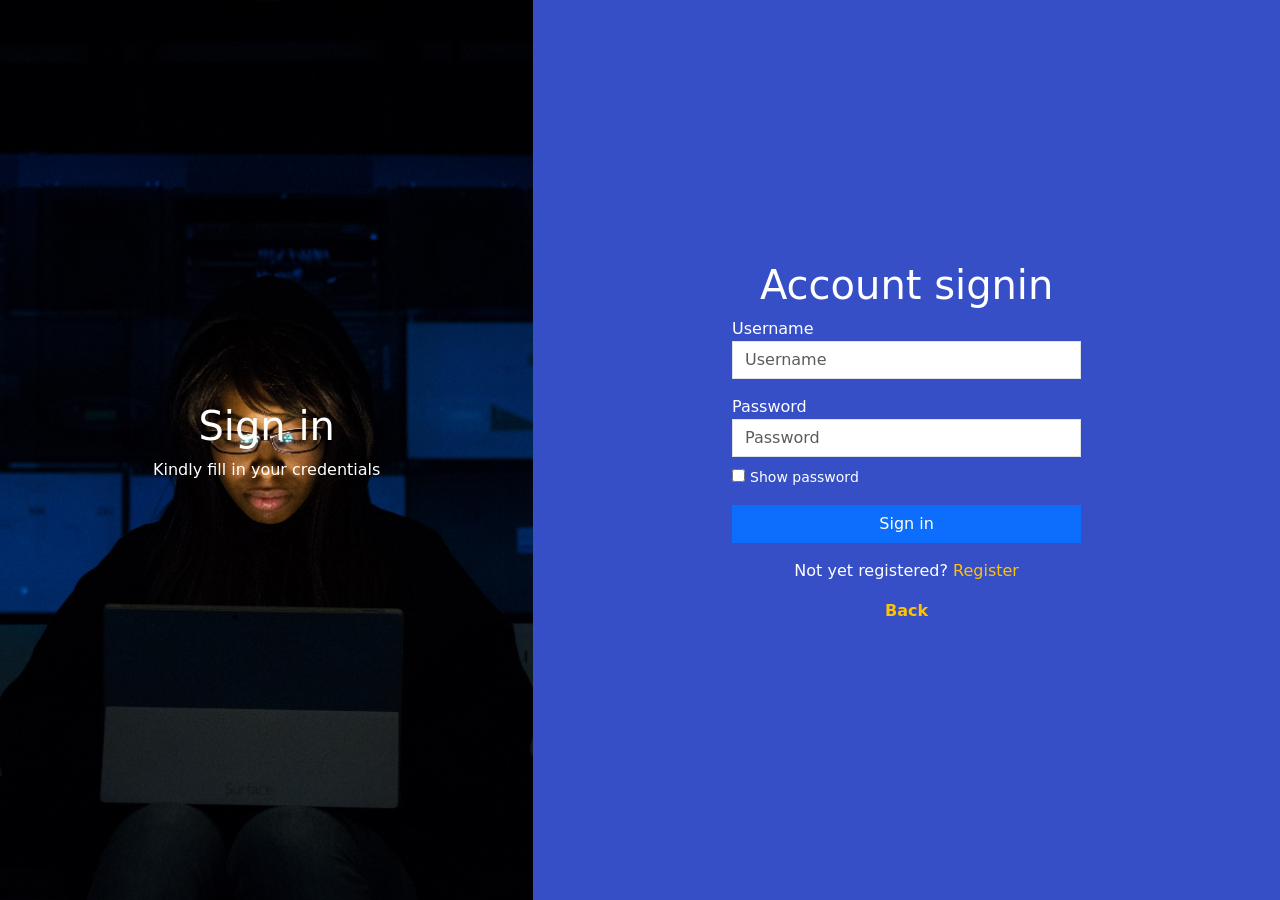
==== index.html @ fe4a0123 "Add files via upload" ====
<!DOCTYPE html>
<html lang="en">
<head>
    <meta charset="UTF-8">
    <meta http-equiv="X-UA-Compatible" content="IE=edge">
    <meta name="viewport" content="width=device-width, initial-scale=1.0">
    <title>Login</title>
    <link href="https://cdn.jsdelivr.net/npm/bootstrap@5.0.2/dist/css/bootstrap.min.css" rel="stylesheet" integrity="sha384-EVSTQN3/azprG1Anm3QDgpJLIm9Nao0Yz1ztcQTwFspd3yD65VohhpuuCOmLASjC" crossorigin="anonymous">
    <link rel="stylesheet" href="css/style.css">
</head>
<body>
    <div class="container-fluid">
        <div class="row vh-100">
               <div class="col-md-5 bg-img">
                      <div class="row justify-content-center align-items-center h-100">
                            <div class="col-md-6 text-white text-center">
                                 <h1>Sign in</h1>
                                <p>Kindly fill in your credentials</p>
                            </div>
                      </div>
               </div>
               <div class="col-md-7 bg-indigo text-white">
                      <div class="row h-100 justify-content-center align-items-center">
                          <div class="col-md-6">
                            <h1 class="text-center display-6">Account signin</h1>
                            <form action="">
                                  <div class="mb-3">
                                          <label for="username">Username</label>
                                          <input type="text" placeholder="Username" class="form-control rounded-0">
                                  </div>
                                  <div class="mb-3">
                                          <label for="password">Password</label>
                                         <input type="text" placeholder="Password" class="form-control rounded-0">
                                         <p class="mt-2"><input type="checkbox" name="" id=""> <small>Show password</small></p>
                                 </div>

                                  <div class="d-grid">
                                      <button class="btn btn-primary rounded-0">Sign in</button>
                                  </div>

                                  <p class="mt-3 text-center">Not yet registered? <a href="register.html" class="link-warning link">Register</a></p>
                                 <p class="fw-bold text-warning pointer text-center" onclick="history.back()"> Back</p>
                            </form>
                          </div>
                      </div>
               </div>
        </div>
    </div>
</body>
</html>
---- css/style.css ----
.bg-img{
      background-image: url(../img/login.jpg);
      background-size:cover;
      background-position: center;
      background-repeat: no-repeat;
}

.bg-indigo{
    background-color:#364fc7 ;
}

.link{
    text-decoration: none;
}

.pointer{
    cursor: pointer;
}
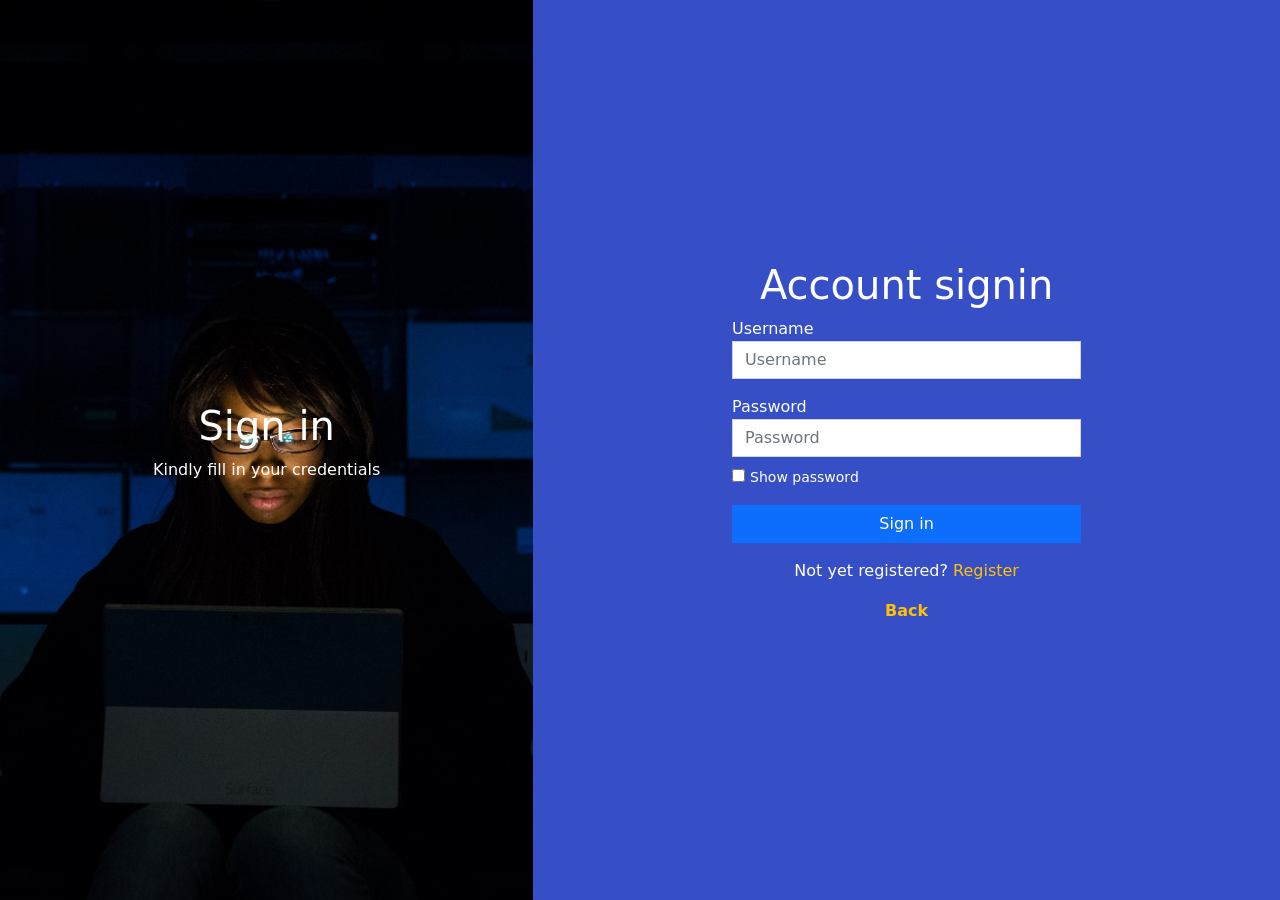
==== commit a3bbb31f: "Update index.html" ====
--- a/index.html
+++ b/index.html
@@ -5,7 +5,7 @@
     <meta http-equiv="X-UA-Compatible" content="IE=edge">
     <meta name="viewport" content="width=device-width, initial-scale=1.0">
     <title>Login</title>
-    <link href="https://cdn.jsdelivr.net/npm/bootstrap@5.0.2/dist/css/bootstrap.min.css" rel="stylesheet" integrity="sha384-EVSTQN3/azprG1Anm3QDgpJLIm9Nao0Yz1ztcQTwFspd3yD65VohhpuuCOmLASjC" crossorigin="anonymous">
+    <link rel="stylesheet" href="css/bootstrap.min.css">
     <link rel="stylesheet" href="css/style.css">
 </head>
 <body>
@@ -47,4 +47,4 @@
         </div>
     </div>
 </body>
-</html>+</html>
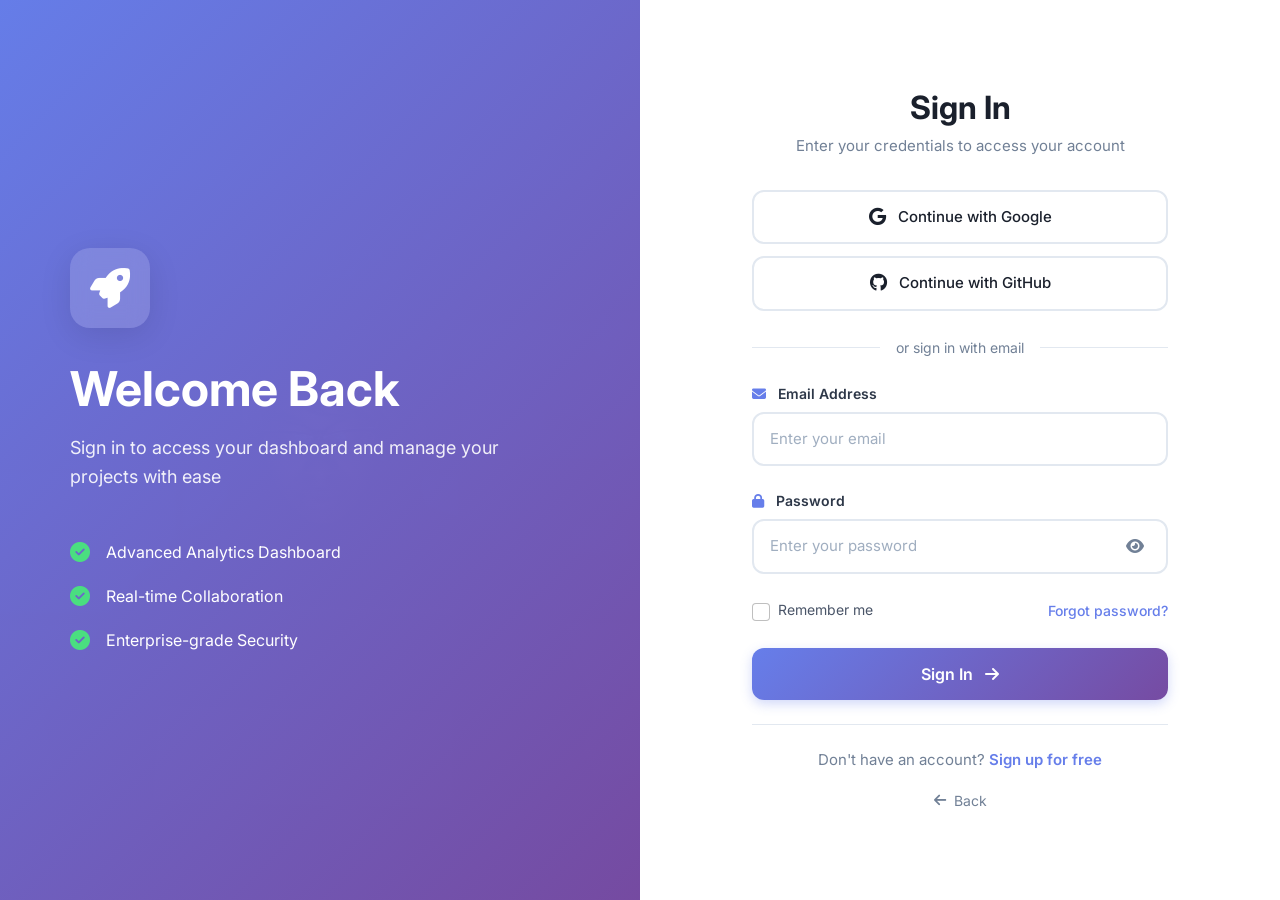
==== commit ce6807c4: "Modernize login page with professional SaaS design - Implement modern split-screen layout with gradi" ====
--- a/index.html
+++ b/index.html
@@ -4,47 +4,165 @@
     <meta charset="UTF-8">
     <meta http-equiv="X-UA-Compatible" content="IE=edge">
     <meta name="viewport" content="width=device-width, initial-scale=1.0">
-    <title>Login</title>
+    <title>Sign In - Modern SaaS Platform</title>
     <link rel="stylesheet" href="css/bootstrap.min.css">
     <link rel="stylesheet" href="css/style.css">
+    <link rel="stylesheet" href="https://cdnjs.cloudflare.com/ajax/libs/font-awesome/6.4.0/css/all.min.css">
+    <link rel="preconnect" href="https://fonts.googleapis.com">
+    <link rel="preconnect" href="https://fonts.gstatic.com" crossorigin>
+    <link href="https://fonts.googleapis.com/css2?family=Inter:wght@300;400;500;600;700&display=swap" rel="stylesheet">
 </head>
 <body>
-    <div class="container-fluid">
-        <div class="row vh-100">
-               <div class="col-md-5 bg-img">
-                      <div class="row justify-content-center align-items-center h-100">
-                            <div class="col-md-6 text-white text-center">
-                                 <h1>Sign in</h1>
-                                <p>Kindly fill in your credentials</p>
+    <div class="container-fluid p-0">
+        <div class="row g-0 vh-100">
+               <!-- Left Side - Brand & Welcome Section -->
+               <div class="col-lg-6 d-none d-lg-flex bg-img">
+                      <div class="overlay"></div>
+                      <div class="content-wrapper">
+                            <div class="brand-section">
+                                 <div class="logo-container">
+                                     <i class="fas fa-rocket"></i>
+                                 </div>
+                                 <h1 class="brand-title">Welcome Back</h1>
+                                 <p class="brand-subtitle">Sign in to access your dashboard and manage your projects with ease</p>
+
+                                 <div class="features-list">
+                                     <div class="feature-item">
+                                         <i class="fas fa-check-circle"></i>
+                                         <span>Advanced Analytics Dashboard</span>
+                                     </div>
+                                     <div class="feature-item">
+                                         <i class="fas fa-check-circle"></i>
+                                         <span>Real-time Collaboration</span>
+                                     </div>
+                                     <div class="feature-item">
+                                         <i class="fas fa-check-circle"></i>
+                                         <span>Enterprise-grade Security</span>
+                                     </div>
+                                 </div>
                             </div>
                       </div>
                </div>
-               <div class="col-md-7 bg-indigo text-white">
-                      <div class="row h-100 justify-content-center align-items-center">
-                          <div class="col-md-6">
-                            <h1 class="text-center display-6">Account signin</h1>
-                            <form action="">
-                                  <div class="mb-3">
-                                          <label for="username">Username</label>
-                                          <input type="text" placeholder="Username" class="form-control rounded-0">
-                                  </div>
-                                  <div class="mb-3">
-                                          <label for="password">Password</label>
-                                         <input type="text" placeholder="Password" class="form-control rounded-0">
-                                         <p class="mt-2"><input type="checkbox" name="" id=""> <small>Show password</small></p>
-                                 </div>
 
-                                  <div class="d-grid">
-                                      <button class="btn btn-primary rounded-0">Sign in</button>
-                                  </div>
+               <!-- Right Side - Login Form -->
+               <div class="col-lg-6 d-flex align-items-center justify-content-center">
+                      <div class="form-container">
+                          <div class="form-header">
+                              <h2 class="form-title">Sign In</h2>
+                              <p class="form-subtitle">Enter your credentials to access your account</p>
+                          </div>
 
-                                  <p class="mt-3 text-center">Not yet registered? <a href="register.html" class="link-warning link">Register</a></p>
-                                 <p class="fw-bold text-warning pointer text-center" onclick="history.back()"> Back</p>
-                            </form>
+                          <!-- Social Login Buttons -->
+                          <div class="social-login">
+                              <button type="button" class="btn btn-social btn-google">
+                                  <i class="fab fa-google"></i>
+                                  <span>Continue with Google</span>
+                              </button>
+                              <button type="button" class="btn btn-social btn-github">
+                                  <i class="fab fa-github"></i>
+                                  <span>Continue with GitHub</span>
+                              </button>
+                          </div>
+
+                          <div class="divider">
+                              <span>or sign in with email</span>
+                          </div>
+
+                          <!-- Login Form -->
+                          <form id="loginForm">
+                                <div class="form-group">
+                                    <label for="email" class="form-label">
+                                        <i class="fas fa-envelope"></i> Email Address
+                                    </label>
+                                    <input
+                                        type="email"
+                                        id="email"
+                                        name="email"
+                                        class="form-control modern-input"
+                                        placeholder="Enter your email"
+                                        required
+                                        autocomplete="email"
+                                    >
+                                </div>
+
+                                <div class="form-group">
+                                    <label for="password" class="form-label">
+                                        <i class="fas fa-lock"></i> Password
+                                    </label>
+                                    <div class="password-wrapper">
+                                        <input
+                                            type="password"
+                                            id="password"
+                                            name="password"
+                                            class="form-control modern-input"
+                                            placeholder="Enter your password"
+                                            required
+                                            autocomplete="current-password"
+                                        >
+                                        <button type="button" class="password-toggle" id="togglePassword">
+                                            <i class="fas fa-eye"></i>
+                                        </button>
+                                    </div>
+                                </div>
+
+                                <div class="form-options">
+                                    <div class="form-check">
+                                        <input
+                                            type="checkbox"
+                                            class="form-check-input"
+                                            id="rememberMe"
+                                            name="rememberMe"
+                                        >
+                                        <label class="form-check-label" for="rememberMe">
+                                            Remember me
+                                        </label>
+                                    </div>
+                                    <a href="#" class="forgot-password">Forgot password?</a>
+                                </div>
+
+                                <button type="submit" class="btn btn-primary btn-login">
+                                    <span>Sign In</span>
+                                    <i class="fas fa-arrow-right"></i>
+                                </button>
+                          </form>
+
+                          <div class="form-footer">
+                              <p>Don't have an account? <a href="register.html" class="signup-link">Sign up for free</a></p>
+                          </div>
+
+                          <div class="back-link">
+                              <a href="#" onclick="history.back(); return false;">
+                                  <i class="fas fa-arrow-left"></i> Back
+                              </a>
                           </div>
                       </div>
                </div>
         </div>
     </div>
+
+    <script>
+        // Toggle password visibility
+        document.getElementById('togglePassword').addEventListener('click', function() {
+            const passwordInput = document.getElementById('password');
+            const icon = this.querySelector('i');
+
+            if (passwordInput.type === 'password') {
+                passwordInput.type = 'text';
+                icon.classList.remove('fa-eye');
+                icon.classList.add('fa-eye-slash');
+            } else {
+                passwordInput.type = 'password';
+                icon.classList.remove('fa-eye-slash');
+                icon.classList.add('fa-eye');
+            }
+        });
+
+        // Form submission handler (placeholder)
+        document.getElementById('loginForm').addEventListener('submit', function(e) {
+            e.preventDefault();
+            // Add your authentication logic here
+            console.log('Form submitted');
+        });
+    </script>
 </body>
 </html>
--- a/css/style.css
+++ b/css/style.css
@@ -1,18 +1,445 @@
-.bg-img{
-      background-image: url(../img/login.jpg);
-      background-size:cover;
-      background-position: center;
-      background-repeat: no-repeat;
-}
-
-.bg-indigo{
-    background-color:#364fc7 ;
-}
-
-.link{
+/* Global Styles */
+* {
+    margin: 0;
+    padding: 0;
+    box-sizing: border-box;
+}
+
+body {
+    font-family: 'Inter', -apple-system, BlinkMacSystemFont, 'Segoe UI', Roboto, 'Helvetica Neue', Arial, sans-serif;
+    -webkit-font-smoothing: antialiased;
+    -moz-osx-font-smoothing: grayscale;
+}
+
+/* Left Side - Brand Section */
+.bg-img {
+    background: linear-gradient(135deg, #667eea 0%, #764ba2 100%);
+    position: relative;
+    overflow: hidden;
+}
+
+.bg-img::before {
+    content: '';
+    position: absolute;
+    top: 0;
+    left: 0;
+    right: 0;
+    bottom: 0;
+    background-image: url(../img/login.jpg);
+    background-size: cover;
+    background-position: center;
+    background-repeat: no-repeat;
+    opacity: 0.15;
+}
+
+.overlay {
+    position: absolute;
+    top: 0;
+    left: 0;
+    right: 0;
+    bottom: 0;
+    background: linear-gradient(135deg, rgba(102, 126, 234, 0.95) 0%, rgba(118, 75, 162, 0.95) 100%);
+}
+
+.content-wrapper {
+    position: relative;
+    z-index: 2;
+    display: flex;
+    align-items: center;
+    justify-content: center;
+    width: 100%;
+    padding: 3rem;
+}
+
+.brand-section {
+    max-width: 500px;
+    color: white;
+}
+
+.logo-container {
+    width: 80px;
+    height: 80px;
+    background: rgba(255, 255, 255, 0.15);
+    backdrop-filter: blur(10px);
+    border-radius: 20px;
+    display: flex;
+    align-items: center;
+    justify-content: center;
+    margin-bottom: 2rem;
+    box-shadow: 0 8px 32px rgba(0, 0, 0, 0.1);
+}
+
+.logo-container i {
+    font-size: 2.5rem;
+    color: white;
+}
+
+.brand-title {
+    font-size: 3rem;
+    font-weight: 700;
+    margin-bottom: 1rem;
+    line-height: 1.2;
+}
+
+.brand-subtitle {
+    font-size: 1.125rem;
+    line-height: 1.6;
+    opacity: 0.9;
+    margin-bottom: 3rem;
+}
+
+.features-list {
+    display: flex;
+    flex-direction: column;
+    gap: 1.25rem;
+}
+
+.feature-item {
+    display: flex;
+    align-items: center;
+    gap: 1rem;
+    font-size: 1rem;
+}
+
+.feature-item i {
+    font-size: 1.25rem;
+    color: #4ade80;
+}
+
+/* Right Side - Form Container */
+.form-container {
+    width: 100%;
+    max-width: 480px;
+    padding: 2rem;
+}
+
+.form-header {
+    text-align: center;
+    margin-bottom: 2rem;
+}
+
+.form-title {
+    font-size: 2rem;
+    font-weight: 700;
+    color: #1a202c;
+    margin-bottom: 0.5rem;
+}
+
+.form-subtitle {
+    font-size: 0.9375rem;
+    color: #718096;
+}
+
+/* Social Login Buttons */
+.social-login {
+    display: flex;
+    flex-direction: column;
+    gap: 0.75rem;
+    margin-bottom: 1.5rem;
+}
+
+.btn-social {
+    width: 100%;
+    padding: 0.875rem 1.5rem;
+    border: 2px solid #e2e8f0;
+    background: white;
+    color: #1a202c;
+    font-weight: 500;
+    border-radius: 12px;
+    display: flex;
+    align-items: center;
+    justify-content: center;
+    gap: 0.75rem;
+    transition: all 0.3s ease;
+    font-size: 0.9375rem;
+}
+
+.btn-social:hover {
+    border-color: #cbd5e0;
+    background: #f7fafc;
+    transform: translateY(-2px);
+    box-shadow: 0 4px 12px rgba(0, 0, 0, 0.08);
+}
+
+.btn-social i {
+    font-size: 1.125rem;
+}
+
+.btn-google:hover {
+    border-color: #ea4335;
+    color: #ea4335;
+}
+
+.btn-github:hover {
+    border-color: #333;
+    color: #333;
+}
+
+/* Divider */
+.divider {
+    position: relative;
+    text-align: center;
+    margin: 1.5rem 0;
+}
+
+.divider::before {
+    content: '';
+    position: absolute;
+    top: 50%;
+    left: 0;
+    right: 0;
+    height: 1px;
+    background: #e2e8f0;
+}
+
+.divider span {
+    position: relative;
+    display: inline-block;
+    padding: 0 1rem;
+    background: white;
+    color: #718096;
+    font-size: 0.875rem;
+}
+
+/* Form Styles */
+.form-group {
+    margin-bottom: 1.5rem;
+}
+
+.form-label {
+    display: block;
+    font-size: 0.875rem;
+    font-weight: 600;
+    color: #2d3748;
+    margin-bottom: 0.5rem;
+}
+
+.form-label i {
+    color: #667eea;
+    margin-right: 0.5rem;
+}
+
+.modern-input {
+    width: 100%;
+    padding: 0.875rem 1rem;
+    border: 2px solid #e2e8f0;
+    border-radius: 12px;
+    font-size: 0.9375rem;
+    transition: all 0.3s ease;
+    background: white;
+}
+
+.modern-input:focus {
+    outline: none;
+    border-color: #667eea;
+    box-shadow: 0 0 0 4px rgba(102, 126, 234, 0.1);
+}
+
+.modern-input::placeholder {
+    color: #a0aec0;
+}
+
+/* Password Wrapper */
+.password-wrapper {
+    position: relative;
+}
+
+.password-toggle {
+    position: absolute;
+    right: 1rem;
+    top: 50%;
+    transform: translateY(-50%);
+    background: none;
+    border: none;
+    color: #718096;
+    cursor: pointer;
+    padding: 0.5rem;
+    display: flex;
+    align-items: center;
+    justify-content: center;
+    transition: color 0.3s ease;
+}
+
+.password-toggle:hover {
+    color: #667eea;
+}
+
+.password-toggle i {
+    font-size: 1rem;
+}
+
+/* Form Options */
+.form-options {
+    display: flex;
+    justify-content: space-between;
+    align-items: center;
+    margin-bottom: 1.5rem;
+}
+
+.form-check {
+    display: flex;
+    align-items: center;
+}
+
+.form-check-input {
+    width: 1.125rem;
+    height: 1.125rem;
+    margin-right: 0.5rem;
+    cursor: pointer;
+    accent-color: #667eea;
+}
+
+.form-check-label {
+    font-size: 0.875rem;
+    color: #4a5568;
+    cursor: pointer;
+}
+
+.forgot-password {
+    font-size: 0.875rem;
+    color: #667eea;
     text-decoration: none;
-}
-
-.pointer{
-    cursor: pointer;
+    font-weight: 500;
+    transition: color 0.3s ease;
+}
+
+.forgot-password:hover {
+    color: #764ba2;
+}
+
+/* Login Button */
+.btn-login {
+    width: 100%;
+    padding: 0.875rem 1.5rem;
+    background: linear-gradient(135deg, #667eea 0%, #764ba2 100%);
+    border: none;
+    border-radius: 12px;
+    color: white;
+    font-weight: 600;
+    font-size: 1rem;
+    display: flex;
+    align-items: center;
+    justify-content: center;
+    gap: 0.75rem;
+    transition: all 0.3s ease;
+    box-shadow: 0 4px 12px rgba(102, 126, 234, 0.3);
+}
+
+.btn-login:hover {
+    transform: translateY(-2px);
+    box-shadow: 0 6px 20px rgba(102, 126, 234, 0.4);
+    background: linear-gradient(135deg, #764ba2 0%, #667eea 100%);
+}
+
+.btn-login:active {
+    transform: translateY(0);
+}
+
+/* Form Footer */
+.form-footer {
+    text-align: center;
+    margin-top: 1.5rem;
+    padding-top: 1.5rem;
+    border-top: 1px solid #e2e8f0;
+}
+
+.form-footer p {
+    font-size: 0.9375rem;
+    color: #718096;
+    margin: 0;
+}
+
+.signup-link {
+    color: #667eea;
+    text-decoration: none;
+    font-weight: 600;
+    transition: color 0.3s ease;
+}
+
+.signup-link:hover {
+    color: #764ba2;
+}
+
+/* Back Link */
+.back-link {
+    text-align: center;
+    margin-top: 1rem;
+}
+
+.back-link a {
+    display: inline-flex;
+    align-items: center;
+    gap: 0.5rem;
+    color: #718096;
+    text-decoration: none;
+    font-size: 0.875rem;
+    transition: color 0.3s ease;
+}
+
+.back-link a:hover {
+    color: #667eea;
+}
+
+/* Responsive Design */
+@media (max-width: 991.98px) {
+    .form-container {
+        padding: 2rem 1.5rem;
+    }
+
+    .brand-title {
+        font-size: 2.5rem;
+    }
+
+    .form-title {
+        font-size: 1.75rem;
+    }
+}
+
+@media (max-width: 575.98px) {
+    .form-container {
+        padding: 1.5rem 1rem;
+    }
+
+    .form-title {
+        font-size: 1.5rem;
+    }
+
+    .brand-title {
+        font-size: 2rem;
+    }
+
+    .social-login {
+        gap: 0.5rem;
+    }
+
+    .btn-social {
+        padding: 0.75rem 1rem;
+        font-size: 0.875rem;
+    }
+
+    .form-options {
+        flex-direction: column;
+        align-items: flex-start;
+        gap: 0.75rem;
+    }
+}
+
+/* Animations */
+@keyframes fadeIn {
+    from {
+        opacity: 0;
+        transform: translateY(20px);
+    }
+    to {
+        opacity: 1;
+        transform: translateY(0);
+    }
+}
+
+.form-container {
+    animation: fadeIn 0.6s ease-out;
+}
+
+.brand-section {
+    animation: fadeIn 0.8s ease-out;
 }
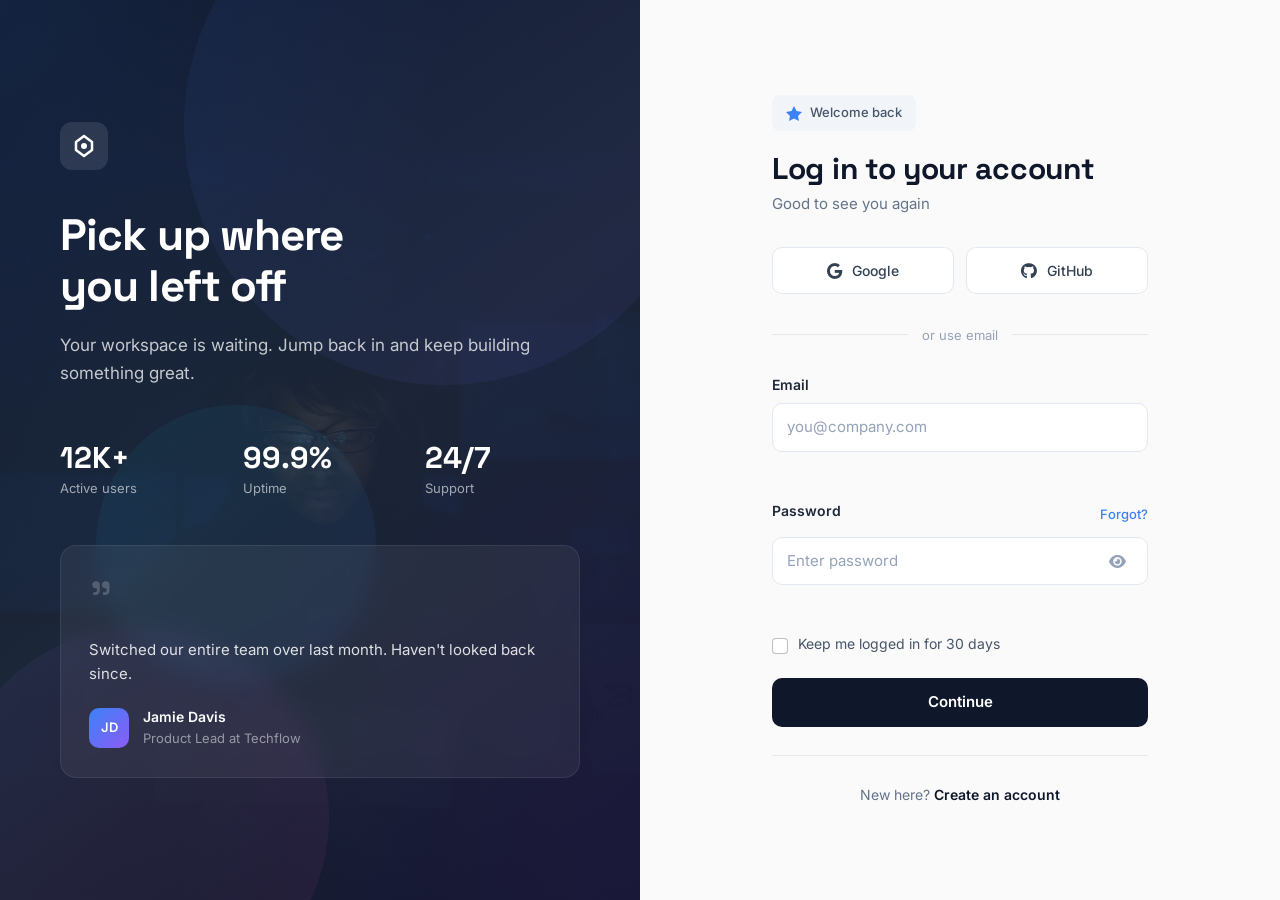
==== commit e99e1123: "Redesign login page to feel more authentic and less AI-generated Design authenticity improvements: -" ====
--- a/index.html
+++ b/index.html
@@ -4,13 +4,13 @@
     <meta charset="UTF-8">
     <meta http-equiv="X-UA-Compatible" content="IE=edge">
     <meta name="viewport" content="width=device-width, initial-scale=1.0">
-    <title>Sign In - Modern SaaS Platform</title>
+    <title>Welcome back</title>
     <link rel="stylesheet" href="css/bootstrap.min.css">
     <link rel="stylesheet" href="css/style.css">
     <link rel="stylesheet" href="https://cdnjs.cloudflare.com/ajax/libs/font-awesome/6.4.0/css/all.min.css">
     <link rel="preconnect" href="https://fonts.googleapis.com">
     <link rel="preconnect" href="https://fonts.gstatic.com" crossorigin>
-    <link href="https://fonts.googleapis.com/css2?family=Inter:wght@300;400;500;600;700&display=swap" rel="stylesheet">
+    <link href="https://fonts.googleapis.com/css2?family=Space+Grotesk:wght@400;500;600;700&family=Inter:wght@400;500;600&display=swap" rel="stylesheet">
 </head>
 <body>
     <div class="container-fluid p-0">
@@ -18,26 +18,47 @@
                <!-- Left Side - Brand & Welcome Section -->
                <div class="col-lg-6 d-none d-lg-flex bg-img">
                       <div class="overlay"></div>
+                      <div class="floating-shapes">
+                          <div class="shape shape-1"></div>
+                          <div class="shape shape-2"></div>
+                          <div class="shape shape-3"></div>
+                      </div>
                       <div class="content-wrapper">
                             <div class="brand-section">
-                                 <div class="logo-container">
-                                     <i class="fas fa-rocket"></i>
+                                 <div class="brand-logo">
+                                     <svg width="48" height="48" viewBox="0 0 48 48" fill="none" xmlns="http://www.w3.org/2000/svg">
+                                         <rect width="48" height="48" rx="12" fill="white" fill-opacity="0.1"/>
+                                         <path d="M24 14L32 20V28L24 34L16 28V20L24 14Z" stroke="white" stroke-width="2.5" stroke-linecap="round" stroke-linejoin="round"/>
+                                         <circle cx="24" cy="24" r="3" fill="white"/>
+                                     </svg>
                                  </div>
-                                 <h1 class="brand-title">Welcome Back</h1>
-                                 <p class="brand-subtitle">Sign in to access your dashboard and manage your projects with ease</p>
-
-                                 <div class="features-list">
-                                     <div class="feature-item">
-                                         <i class="fas fa-check-circle"></i>
-                                         <span>Advanced Analytics Dashboard</span>
-                                     </div>
-                                     <div class="feature-item">
-                                         <i class="fas fa-check-circle"></i>
-                                         <span>Real-time Collaboration</span>
-                                     </div>
-                                     <div class="feature-item">
-                                         <i class="fas fa-check-circle"></i>
-                                         <span>Enterprise-grade Security</span>
+                                 <h1 class="brand-title">Pick up where<br/>you left off</h1>
+                                 <p class="brand-subtitle">Your workspace is waiting. Jump back in and keep building something great.</p>
+
+                                 <div class="stats-grid">
+                                     <div class="stat-item">
+                                         <div class="stat-number">12K+</div>
+                                         <div class="stat-label">Active users</div>
+                                     </div>
+                                     <div class="stat-item">
+                                         <div class="stat-number">99.9%</div>
+                                         <div class="stat-label">Uptime</div>
+                                     </div>
+                                     <div class="stat-item">
+                                         <div class="stat-number">24/7</div>
+                                         <div class="stat-label">Support</div>
+                                     </div>
+                                 </div>
+
+                                 <div class="testimonial">
+                                     <div class="quote-mark">"</div>
+                                     <p>Switched our entire team over last month. Haven't looked back since.</p>
+                                     <div class="author">
+                                         <div class="author-avatar">JD</div>
+                                         <div class="author-info">
+                                             <div class="author-name">Jamie Davis</div>
+                                             <div class="author-role">Product Lead at Techflow</div>
+                                         </div>
                                      </div>
                                  </div>
                             </div>
@@ -45,95 +66,99 @@
                </div>
 
                <!-- Right Side - Login Form -->
-               <div class="col-lg-6 d-flex align-items-center justify-content-center">
+               <div class="col-lg-6 d-flex align-items-center justify-content-center bg-form">
                       <div class="form-container">
                           <div class="form-header">
-                              <h2 class="form-title">Sign In</h2>
-                              <p class="form-subtitle">Enter your credentials to access your account</p>
+                              <div class="welcome-back-badge">
+                                  <svg width="16" height="16" viewBox="0 0 16 16" fill="none">
+                                      <path d="M8 1L10.5 6L16 7L12 11L13 16L8 13.5L3 16L4 11L0 7L5.5 6L8 1Z" fill="currentColor"/>
+                                  </svg>
+                                  <span>Welcome back</span>
+                              </div>
+                              <h2 class="form-title">Log in to your account</h2>
+                              <p class="form-subtitle">Good to see you again</p>
                           </div>
 
                           <!-- Social Login Buttons -->
                           <div class="social-login">
                               <button type="button" class="btn btn-social btn-google">
                                   <i class="fab fa-google"></i>
-                                  <span>Continue with Google</span>
+                                  <span>Google</span>
                               </button>
                               <button type="button" class="btn btn-social btn-github">
                                   <i class="fab fa-github"></i>
-                                  <span>Continue with GitHub</span>
+                                  <span>GitHub</span>
                               </button>
                           </div>
 
                           <div class="divider">
-                              <span>or sign in with email</span>
+                              <span>or use email</span>
                           </div>
 
                           <!-- Login Form -->
-                          <form id="loginForm">
+                          <form id="loginForm" novalidate>
                                 <div class="form-group">
-                                    <label for="email" class="form-label">
-                                        <i class="fas fa-envelope"></i> Email Address
-                                    </label>
+                                    <label for="email" class="form-label">Email</label>
                                     <input
                                         type="email"
                                         id="email"
                                         name="email"
                                         class="form-control modern-input"
-                                        placeholder="Enter your email"
+                                        placeholder="you@company.com"
                                         required
                                         autocomplete="email"
                                     >
+                                    <div class="error-message" id="emailError"></div>
                                 </div>
 
                                 <div class="form-group">
-                                    <label for="password" class="form-label">
-                                        <i class="fas fa-lock"></i> Password
-                                    </label>
+                                    <div class="label-row">
+                                        <label for="password" class="form-label">Password</label>
+                                        <a href="#" class="forgot-password">Forgot?</a>
+                                    </div>
                                     <div class="password-wrapper">
                                         <input
                                             type="password"
                                             id="password"
                                             name="password"
                                             class="form-control modern-input"
-                                            placeholder="Enter your password"
+                                            placeholder="Enter password"
                                             required
                                             autocomplete="current-password"
                                         >
-                                        <button type="button" class="password-toggle" id="togglePassword">
+                                        <button type="button" class="password-toggle" id="togglePassword" aria-label="Toggle password visibility">
                                             <i class="fas fa-eye"></i>
                                         </button>
                                     </div>
+                                    <div class="error-message" id="passwordError"></div>
                                 </div>
 
-                                <div class="form-options">
-                                    <div class="form-check">
-                                        <input
-                                            type="checkbox"
-                                            class="form-check-input"
-                                            id="rememberMe"
-                                            name="rememberMe"
-                                        >
-                                        <label class="form-check-label" for="rememberMe">
-                                            Remember me
-                                        </label>
-                                    </div>
-                                    <a href="#" class="forgot-password">Forgot password?</a>
+                                <div class="form-check-wrapper">
+                                    <input
+                                        type="checkbox"
+                                        class="form-check-input"
+                                        id="rememberMe"
+                                        name="rememberMe"
+                                    >
+                                    <label class="form-check-label" for="rememberMe">
+                                        Keep me logged in for 30 days
+                                    </label>
                                 </div>
 
-                                <button type="submit" class="btn btn-primary btn-login">
-                                    <span>Sign In</span>
-                                    <i class="fas fa-arrow-right"></i>
+                                <button type="submit" class="btn btn-primary btn-login" id="loginBtn">
+                                    <span class="btn-text">Continue</span>
+                                    <span class="btn-loader" style="display: none;">
+                                        <svg width="20" height="20" viewBox="0 0 20 20" fill="none">
+                                            <circle cx="10" cy="10" r="8" stroke="currentColor" stroke-width="2" stroke-linecap="round" stroke-dasharray="50" stroke-dashoffset="25">
+                                                <animateTransform attributeName="transform" type="rotate" from="0 10 10" to="360 10 10" dur="1s" repeatCount="indefinite"/>
+                                            </circle>
+                                        </svg>
+                                    </span>
                                 </button>
                           </form>
 
                           <div class="form-footer">
-                              <p>Don't have an account? <a href="register.html" class="signup-link">Sign up for free</a></p>
-                          </div>
-
-                          <div class="back-link">
-                              <a href="#" onclick="history.back(); return false;">
-                                  <i class="fas fa-arrow-left"></i> Back
-                              </a>
+                              <p>New here? <a href="register.html" class="signup-link">Create an account</a></p>
                           </div>
                       </div>
                </div>
@@ -142,26 +167,119 @@
 
     <script>
         // Toggle password visibility
-        document.getElementById('togglePassword').addEventListener('click', function() {
-            const passwordInput = document.getElementById('password');
+        const togglePassword = document.getElementById('togglePassword');
+        const passwordInput = document.getElementById('password');
+
+        togglePassword.addEventListener('click', function() {
             const icon = this.querySelector('i');
-
-            if (passwordInput.type === 'password') {
-                passwordInput.type = 'text';
-                icon.classList.remove('fa-eye');
-                icon.classList.add('fa-eye-slash');
+            const isPassword = passwordInput.type === 'password';
+
+            passwordInput.type = isPassword ? 'text' : 'password';
+            icon.classList.toggle('fa-eye');
+            icon.classList.toggle('fa-eye-slash');
+        });
+
+        // Email validation
+        const emailInput = document.getElementById('email');
+        const emailError = document.getElementById('emailError');
+
+        emailInput.addEventListener('blur', function() {
+            const email = this.value.trim();
+            if (email && !isValidEmail(email)) {
+                emailError.textContent = 'Please enter a valid email address';
+                this.classList.add('error');
             } else {
-                passwordInput.type = 'password';
-                icon.classList.remove('fa-eye-slash');
-                icon.classList.add('fa-eye');
-            }
-        });
-
-        // Form submission handler (placeholder)
-        document.getElementById('loginForm').addEventListener('submit', function(e) {
+                emailError.textContent = '';
+                this.classList.remove('error');
+            }
+        });
+
+        // Password validation
+        const passwordError = document.getElementById('passwordError');
+
+        passwordInput.addEventListener('blur', function() {
+            if (this.value && this.value.length < 6) {
+                passwordError.textContent = 'Password must be at least 6 characters';
+                this.classList.add('error');
+            } else {
+                passwordError.textContent = '';
+                this.classList.remove('error');
+            }
+        });
+
+        // Form submission with loading state
+        const loginForm = document.getElementById('loginForm');
+        const loginBtn = document.getElementById('loginBtn');
+        const btnText = loginBtn.querySelector('.btn-text');
+        const btnLoader = loginBtn.querySelector('.btn-loader');
+
+        loginForm.addEventListener('submit', function(e) {
             e.preventDefault();
-            // Add your authentication logic here
-            console.log('Form submitted');
+
+            // Clear previous errors
+            emailError.textContent = '';
+            passwordError.textContent = '';
+            emailInput.classList.remove('error');
+            passwordInput.classList.remove('error');
+
+            const email = emailInput.value.trim();
+            const password = passwordInput.value;
+            let hasError = false;
+
+            // Validate email
+            if (!email) {
+                emailError.textContent = 'Email is required';
+                emailInput.classList.add('error');
+                hasError = true;
+            } else if (!isValidEmail(email)) {
+                emailError.textContent = 'Please enter a valid email';
+                emailInput.classList.add('error');
+                hasError = true;
+            }
+
+            // Validate password
+            if (!password) {
+                passwordError.textContent = 'Password is required';
+                passwordInput.classList.add('error');
+                hasError = true;
+            } else if (password.length < 6) {
+                passwordError.textContent = 'Password must be at least 6 characters';
+                passwordInput.classList.add('error');
+                hasError = true;
+            }
+
+            if (hasError) return;
+
+            // Show loading state
+            loginBtn.disabled = true;
+            btnText.style.display = 'none';
+            btnLoader.style.display = 'block';
+
+            // Simulate API call
+            setTimeout(() => {
+                // Add your authentication logic here
+                console.log('Login attempt:', { email, password: '***' });
+
+                // Reset button state
+                loginBtn.disabled = false;
+                btnText.style.display = 'block';
+                btnLoader.style.display = 'none';
+            }, 1500);
+        });
+
+        function isValidEmail(email) {
+            return /^[^\s@]+@[^\s@]+\.[^\s@]+$/.test(email);
+        }
+
+        // Add focus states for inputs
+        document.querySelectorAll('.modern-input').forEach(input => {
+            input.addEventListener('focus', function() {
+                this.parentElement.classList.add('focused');
+            });
+
+            input.addEventListener('blur', function() {
+                this.parentElement.classList.remove('focused');
+            });
         });
     </script>
 </body>
--- a/css/style.css
+++ b/css/style.css
@@ -13,7 +13,7 @@
 
 /* Left Side - Brand Section */
 .bg-img {
-    background: linear-gradient(135deg, #667eea 0%, #764ba2 100%);
+    background: linear-gradient(145deg, #0f172a 0%, #1e293b 50%, #0f172a 100%);
     position: relative;
     overflow: hidden;
 }
@@ -29,7 +29,7 @@
     background-size: cover;
     background-position: center;
     background-repeat: no-repeat;
-    opacity: 0.15;
+    opacity: 0.08;
 }
 
 .overlay {
@@ -38,7 +38,67 @@
     left: 0;
     right: 0;
     bottom: 0;
-    background: linear-gradient(135deg, rgba(102, 126, 234, 0.95) 0%, rgba(118, 75, 162, 0.95) 100%);
+    background: radial-gradient(ellipse at top left, rgba(59, 130, 246, 0.12) 0%, transparent 50%),
+                radial-gradient(ellipse at bottom right, rgba(147, 51, 234, 0.1) 0%, transparent 50%);
+}
+
+/* Floating shapes */
+.floating-shapes {
+    position: absolute;
+    top: 0;
+    left: 0;
+    right: 0;
+    bottom: 0;
+    overflow: hidden;
+    z-index: 1;
+}
+
+.shape {
+    position: absolute;
+    border-radius: 50%;
+    opacity: 0.07;
+}
+
+.shape-1 {
+    width: 520px;
+    height: 520px;
+    background: linear-gradient(135deg, #3b82f6, #8b5cf6);
+    top: -15%;
+    right: -10%;
+    animation: float 25s ease-in-out infinite;
+}
+
+.shape-2 {
+    width: 380px;
+    height: 380px;
+    background: linear-gradient(135deg, #8b5cf6, #ec4899);
+    bottom: -12%;
+    left: -8%;
+    animation: float 20s ease-in-out infinite reverse;
+}
+
+.shape-3 {
+    width: 280px;
+    height: 280px;
+    background: linear-gradient(135deg, #06b6d4, #3b82f6);
+    top: 45%;
+    left: 15%;
+    animation: float 30s ease-in-out infinite;
+}
+
+@keyframes float {
+    0%, 100% {
+        transform: translate(0, 0) rotate(0deg);
+    }
+    25% {
+        transform: translate(20px, -30px) rotate(5deg);
+    }
+    50% {
+        transform: translate(-15px, 20px) rotate(-3deg);
+    }
+    75% {
+        transform: translate(25px, 15px) rotate(4deg);
+    }
 }
 
 .content-wrapper {
@@ -52,117 +112,217 @@
 }
 
 .brand-section {
-    max-width: 500px;
+    max-width: 520px;
     color: white;
 }
 
-.logo-container {
-    width: 80px;
-    height: 80px;
-    background: rgba(255, 255, 255, 0.15);
+.brand-logo {
+    margin-bottom: 2.5rem;
+    animation: fadeInUp 0.8s ease-out 0.2s both;
+}
+
+.brand-title {
+    font-family: 'Space Grotesk', sans-serif;
+    font-size: 2.75rem;
+    font-weight: 700;
+    margin-bottom: 1.25rem;
+    line-height: 1.15;
+    letter-spacing: -0.02em;
+    animation: fadeInUp 0.8s ease-out 0.3s both;
+}
+
+.brand-subtitle {
+    font-size: 1.0625rem;
+    line-height: 1.65;
+    color: rgba(255, 255, 255, 0.75);
+    margin-bottom: 3.5rem;
+    animation: fadeInUp 0.8s ease-out 0.4s both;
+}
+
+/* Stats Grid */
+.stats-grid {
+    display: grid;
+    grid-template-columns: repeat(3, 1fr);
+    gap: 1.75rem;
+    margin-bottom: 3rem;
+    animation: fadeInUp 0.8s ease-out 0.5s both;
+}
+
+.stat-item {
+    text-align: left;
+}
+
+.stat-number {
+    font-family: 'Space Grotesk', sans-serif;
+    font-size: 1.875rem;
+    font-weight: 700;
+    color: white;
+    margin-bottom: 0.375rem;
+    line-height: 1;
+}
+
+.stat-label {
+    font-size: 0.8125rem;
+    color: rgba(255, 255, 255, 0.6);
+    line-height: 1.4;
+}
+
+/* Testimonial */
+.testimonial {
+    background: rgba(255, 255, 255, 0.06);
+    border: 1px solid rgba(255, 255, 255, 0.08);
+    border-radius: 16px;
+    padding: 1.75rem;
     backdrop-filter: blur(10px);
-    border-radius: 20px;
+    animation: fadeInUp 0.8s ease-out 0.6s both;
+}
+
+.quote-mark {
+    font-family: 'Space Grotesk', serif;
+    font-size: 3.5rem;
+    line-height: 1;
+    color: rgba(255, 255, 255, 0.2);
+    margin-bottom: 0.5rem;
+}
+
+.testimonial p {
+    font-size: 0.9375rem;
+    line-height: 1.6;
+    color: rgba(255, 255, 255, 0.85);
+    margin-bottom: 1.25rem;
+}
+
+.author {
+    display: flex;
+    align-items: center;
+    gap: 0.875rem;
+}
+
+.author-avatar {
+    width: 40px;
+    height: 40px;
+    border-radius: 10px;
+    background: linear-gradient(135deg, #3b82f6, #8b5cf6);
     display: flex;
     align-items: center;
     justify-content: center;
-    margin-bottom: 2rem;
-    box-shadow: 0 8px 32px rgba(0, 0, 0, 0.1);
-}
-
-.logo-container i {
-    font-size: 2.5rem;
+    font-size: 0.8125rem;
+    font-weight: 600;
     color: white;
-}
-
-.brand-title {
-    font-size: 3rem;
-    font-weight: 700;
-    margin-bottom: 1rem;
-    line-height: 1.2;
-}
-
-.brand-subtitle {
-    font-size: 1.125rem;
-    line-height: 1.6;
-    opacity: 0.9;
-    margin-bottom: 3rem;
-}
-
-.features-list {
-    display: flex;
-    flex-direction: column;
-    gap: 1.25rem;
-}
-
-.feature-item {
-    display: flex;
-    align-items: center;
-    gap: 1rem;
-    font-size: 1rem;
-}
-
-.feature-item i {
-    font-size: 1.25rem;
-    color: #4ade80;
+    flex-shrink: 0;
+}
+
+.author-info {
+    flex: 1;
+}
+
+.author-name {
+    font-size: 0.875rem;
+    font-weight: 600;
+    color: white;
+    margin-bottom: 0.125rem;
+}
+
+.author-role {
+    font-size: 0.8125rem;
+    color: rgba(255, 255, 255, 0.5);
+}
+
+@keyframes fadeInUp {
+    from {
+        opacity: 0;
+        transform: translateY(24px);
+    }
+    to {
+        opacity: 1;
+        transform: translateY(0);
+    }
 }
 
 /* Right Side - Form Container */
+.bg-form {
+    background: #fafafa;
+}
+
 .form-container {
     width: 100%;
-    max-width: 480px;
+    max-width: 440px;
     padding: 2rem;
+    animation: fadeIn 0.6s ease-out;
 }
 
 .form-header {
-    text-align: center;
     margin-bottom: 2rem;
 }
 
+.welcome-back-badge {
+    display: inline-flex;
+    align-items: center;
+    gap: 0.5rem;
+    padding: 0.5rem 0.875rem;
+    background: #f1f5f9;
+    border-radius: 8px;
+    font-size: 0.8125rem;
+    font-weight: 500;
+    color: #475569;
+    margin-bottom: 1.25rem;
+}
+
+.welcome-back-badge svg {
+    color: #3b82f6;
+}
+
 .form-title {
-    font-size: 2rem;
+    font-family: 'Space Grotesk', sans-serif;
+    font-size: 1.875rem;
     font-weight: 700;
-    color: #1a202c;
-    margin-bottom: 0.5rem;
+    color: #0f172a;
+    margin-bottom: 0.375rem;
+    letter-spacing: -0.01em;
 }
 
 .form-subtitle {
     font-size: 0.9375rem;
-    color: #718096;
+    color: #64748b;
 }
 
 /* Social Login Buttons */
 .social-login {
-    display: flex;
-    flex-direction: column;
+    display: grid;
+    grid-template-columns: 1fr 1fr;
     gap: 0.75rem;
     margin-bottom: 1.5rem;
 }
 
 .btn-social {
-    width: 100%;
-    padding: 0.875rem 1.5rem;
-    border: 2px solid #e2e8f0;
+    padding: 0.75rem 1rem;
+    border: 1.5px solid #e2e8f0;
     background: white;
-    color: #1a202c;
+    color: #334155;
     font-weight: 500;
-    border-radius: 12px;
+    border-radius: 10px;
     display: flex;
     align-items: center;
     justify-content: center;
-    gap: 0.75rem;
-    transition: all 0.3s ease;
-    font-size: 0.9375rem;
+    gap: 0.625rem;
+    transition: all 0.2s cubic-bezier(0.4, 0, 0.2, 1);
+    font-size: 0.875rem;
+    cursor: pointer;
 }
 
 .btn-social:hover {
     border-color: #cbd5e0;
-    background: #f7fafc;
-    transform: translateY(-2px);
-    box-shadow: 0 4px 12px rgba(0, 0, 0, 0.08);
+    background: #f8fafc;
+    transform: translateY(-1px);
+    box-shadow: 0 2px 8px rgba(0, 0, 0, 0.06);
+}
+
+.btn-social:active {
+    transform: translateY(0);
 }
 
 .btn-social i {
-    font-size: 1.125rem;
+    font-size: 1rem;
 }
 
 .btn-google:hover {
@@ -171,15 +331,15 @@
 }
 
 .btn-github:hover {
-    border-color: #333;
-    color: #333;
+    border-color: #24292e;
+    color: #24292e;
 }
 
 /* Divider */
 .divider {
     position: relative;
     text-align: center;
-    margin: 1.5rem 0;
+    margin: 1.75rem 0;
 }
 
 .divider::before {
@@ -189,54 +349,72 @@
     left: 0;
     right: 0;
     height: 1px;
-    background: #e2e8f0;
+    background: #e5e7eb;
 }
 
 .divider span {
     position: relative;
     display: inline-block;
-    padding: 0 1rem;
-    background: white;
-    color: #718096;
-    font-size: 0.875rem;
+    padding: 0 0.875rem;
+    background: #fafafa;
+    color: #94a3b8;
+    font-size: 0.8125rem;
 }
 
 /* Form Styles */
 .form-group {
-    margin-bottom: 1.5rem;
+    margin-bottom: 1.25rem;
+}
+
+.label-row {
+    display: flex;
+    justify-content: space-between;
+    align-items: center;
+    margin-bottom: 0.5rem;
 }
 
 .form-label {
     display: block;
     font-size: 0.875rem;
     font-weight: 600;
-    color: #2d3748;
+    color: #1e293b;
     margin-bottom: 0.5rem;
-}
-
-.form-label i {
-    color: #667eea;
-    margin-right: 0.5rem;
 }
 
 .modern-input {
     width: 100%;
-    padding: 0.875rem 1rem;
-    border: 2px solid #e2e8f0;
-    border-radius: 12px;
+    padding: 0.75rem 0.875rem;
+    border: 1.5px solid #e2e8f0;
+    border-radius: 10px;
     font-size: 0.9375rem;
-    transition: all 0.3s ease;
+    transition: all 0.15s ease;
     background: white;
+    color: #0f172a;
 }
 
 .modern-input:focus {
     outline: none;
-    border-color: #667eea;
-    box-shadow: 0 0 0 4px rgba(102, 126, 234, 0.1);
+    border-color: #3b82f6;
+    box-shadow: 0 0 0 3px rgba(59, 130, 246, 0.08);
+}
+
+.modern-input.error {
+    border-color: #ef4444;
+}
+
+.modern-input.error:focus {
+    box-shadow: 0 0 0 3px rgba(239, 68, 68, 0.08);
 }
 
 .modern-input::placeholder {
-    color: #a0aec0;
+    color: #94a3b8;
+}
+
+.error-message {
+    font-size: 0.8125rem;
+    color: #ef4444;
+    margin-top: 0.5rem;
+    min-height: 1.25rem;
 }
 
 /* Password Wrapper */
@@ -246,138 +424,128 @@
 
 .password-toggle {
     position: absolute;
-    right: 1rem;
+    right: 0.875rem;
     top: 50%;
     transform: translateY(-50%);
     background: none;
     border: none;
-    color: #718096;
+    color: #94a3b8;
     cursor: pointer;
     padding: 0.5rem;
     display: flex;
     align-items: center;
     justify-content: center;
-    transition: color 0.3s ease;
+    transition: color 0.2s ease;
+    border-radius: 6px;
 }
 
 .password-toggle:hover {
-    color: #667eea;
+    color: #3b82f6;
+    background: #f1f5f9;
 }
 
 .password-toggle i {
-    font-size: 1rem;
-}
-
-/* Form Options */
-.form-options {
-    display: flex;
-    justify-content: space-between;
-    align-items: center;
+    font-size: 0.9375rem;
+}
+
+/* Form Check */
+.form-check-wrapper {
     margin-bottom: 1.5rem;
-}
-
-.form-check {
     display: flex;
     align-items: center;
 }
 
 .form-check-input {
-    width: 1.125rem;
-    height: 1.125rem;
-    margin-right: 0.5rem;
+    width: 1rem;
+    height: 1rem;
+    margin-right: 0.625rem;
     cursor: pointer;
-    accent-color: #667eea;
+    accent-color: #3b82f6;
+    border-radius: 4px;
 }
 
 .form-check-label {
     font-size: 0.875rem;
-    color: #4a5568;
+    color: #475569;
     cursor: pointer;
+    user-select: none;
 }
 
 .forgot-password {
-    font-size: 0.875rem;
-    color: #667eea;
+    font-size: 0.8125rem;
+    color: #3b82f6;
     text-decoration: none;
     font-weight: 500;
-    transition: color 0.3s ease;
+    transition: color 0.2s ease;
 }
 
 .forgot-password:hover {
-    color: #764ba2;
+    color: #2563eb;
 }
 
 /* Login Button */
 .btn-login {
     width: 100%;
-    padding: 0.875rem 1.5rem;
-    background: linear-gradient(135deg, #667eea 0%, #764ba2 100%);
+    padding: 0.8125rem 1.25rem;
+    background: #0f172a;
     border: none;
-    border-radius: 12px;
+    border-radius: 10px;
     color: white;
     font-weight: 600;
-    font-size: 1rem;
+    font-size: 0.9375rem;
     display: flex;
     align-items: center;
     justify-content: center;
-    gap: 0.75rem;
-    transition: all 0.3s ease;
-    box-shadow: 0 4px 12px rgba(102, 126, 234, 0.3);
-}
-
-.btn-login:hover {
-    transform: translateY(-2px);
-    box-shadow: 0 6px 20px rgba(102, 126, 234, 0.4);
-    background: linear-gradient(135deg, #764ba2 0%, #667eea 100%);
-}
-
-.btn-login:active {
+    gap: 0.5rem;
+    transition: all 0.2s cubic-bezier(0.4, 0, 0.2, 1);
+    cursor: pointer;
+    position: relative;
+}
+
+.btn-login:hover:not(:disabled) {
+    background: #1e293b;
+    transform: translateY(-1px);
+    box-shadow: 0 4px 12px rgba(15, 23, 42, 0.15);
+}
+
+.btn-login:active:not(:disabled) {
     transform: translateY(0);
+}
+
+.btn-login:disabled {
+    opacity: 0.7;
+    cursor: not-allowed;
+}
+
+.btn-loader {
+    display: inline-flex;
+    align-items: center;
+    justify-content: center;
 }
 
 /* Form Footer */
 .form-footer {
     text-align: center;
-    margin-top: 1.5rem;
-    padding-top: 1.5rem;
-    border-top: 1px solid #e2e8f0;
+    margin-top: 1.75rem;
+    padding-top: 1.75rem;
+    border-top: 1px solid #e5e7eb;
 }
 
 .form-footer p {
-    font-size: 0.9375rem;
-    color: #718096;
+    font-size: 0.875rem;
+    color: #64748b;
     margin: 0;
 }
 
 .signup-link {
-    color: #667eea;
+    color: #0f172a;
     text-decoration: none;
     font-weight: 600;
-    transition: color 0.3s ease;
+    transition: color 0.2s ease;
 }
 
 .signup-link:hover {
-    color: #764ba2;
-}
-
-/* Back Link */
-.back-link {
-    text-align: center;
-    margin-top: 1rem;
-}
-
-.back-link a {
-    display: inline-flex;
-    align-items: center;
-    gap: 0.5rem;
-    color: #718096;
-    text-decoration: none;
-    font-size: 0.875rem;
-    transition: color 0.3s ease;
-}
-
-.back-link a:hover {
-    color: #667eea;
+    color: #3b82f6;
 }
 
 /* Responsive Design */
@@ -391,13 +559,22 @@
     }
 
     .form-title {
-        font-size: 1.75rem;
+        font-size: 1.625rem;
+    }
+
+    .stats-grid {
+        grid-template-columns: repeat(3, 1fr);
+        gap: 1.5rem;
+    }
+
+    .stat-number {
+        font-size: 1.625rem;
     }
 }
 
 @media (max-width: 575.98px) {
     .form-container {
-        padding: 1.5rem 1rem;
+        padding: 1.5rem 1.25rem;
     }
 
     .form-title {
@@ -409,18 +586,22 @@
     }
 
     .social-login {
-        gap: 0.5rem;
+        grid-template-columns: 1fr;
+        gap: 0.625rem;
     }
 
     .btn-social {
-        padding: 0.75rem 1rem;
-        font-size: 0.875rem;
-    }
-
-    .form-options {
-        flex-direction: column;
-        align-items: flex-start;
-        gap: 0.75rem;
+        padding: 0.6875rem 0.875rem;
+    }
+
+    .stats-grid {
+        grid-template-columns: 1fr;
+        gap: 1.25rem;
+        margin-bottom: 2rem;
+    }
+
+    .testimonial {
+        padding: 1.5rem;
     }
 }
 
@@ -428,18 +609,10 @@
 @keyframes fadeIn {
     from {
         opacity: 0;
-        transform: translateY(20px);
+        transform: translateY(16px);
     }
     to {
         opacity: 1;
         transform: translateY(0);
     }
-}
-
-.form-container {
-    animation: fadeIn 0.6s ease-out;
-}
-
-.brand-section {
-    animation: fadeIn 0.8s ease-out;
 }
